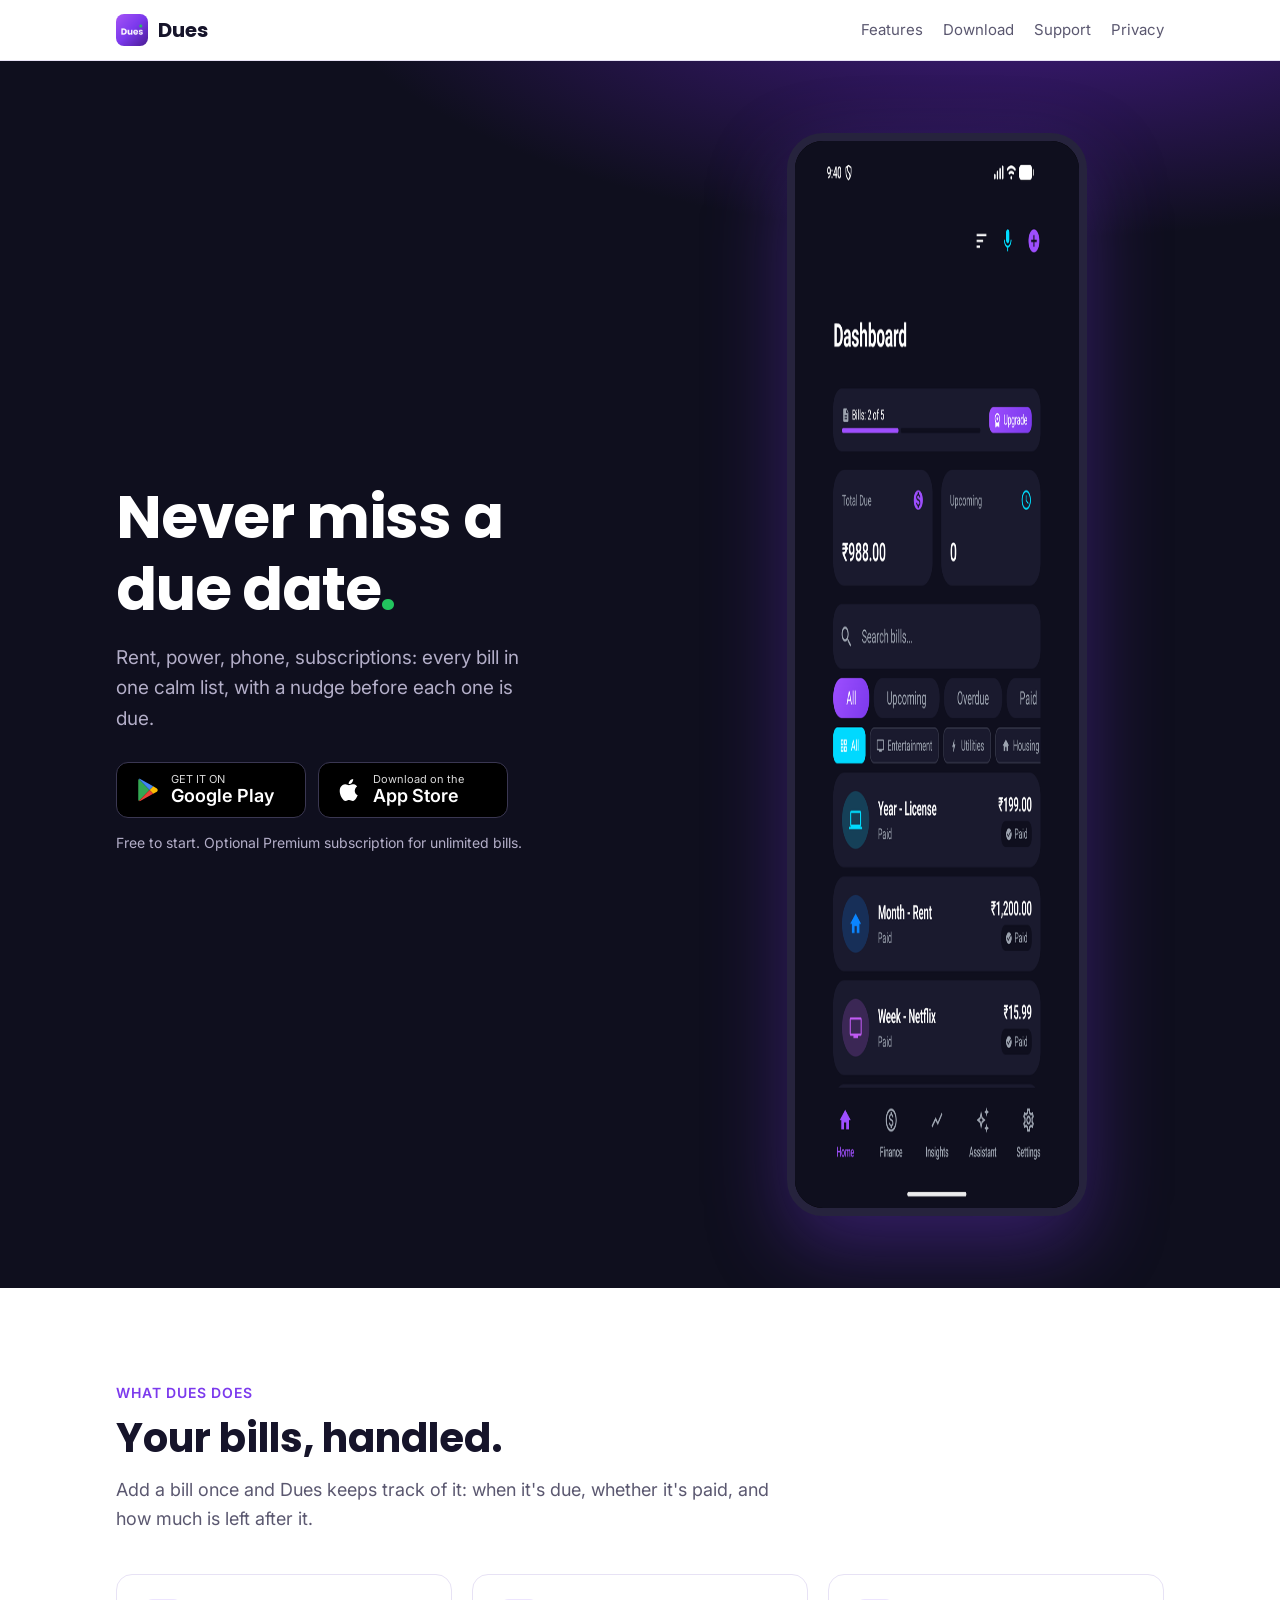
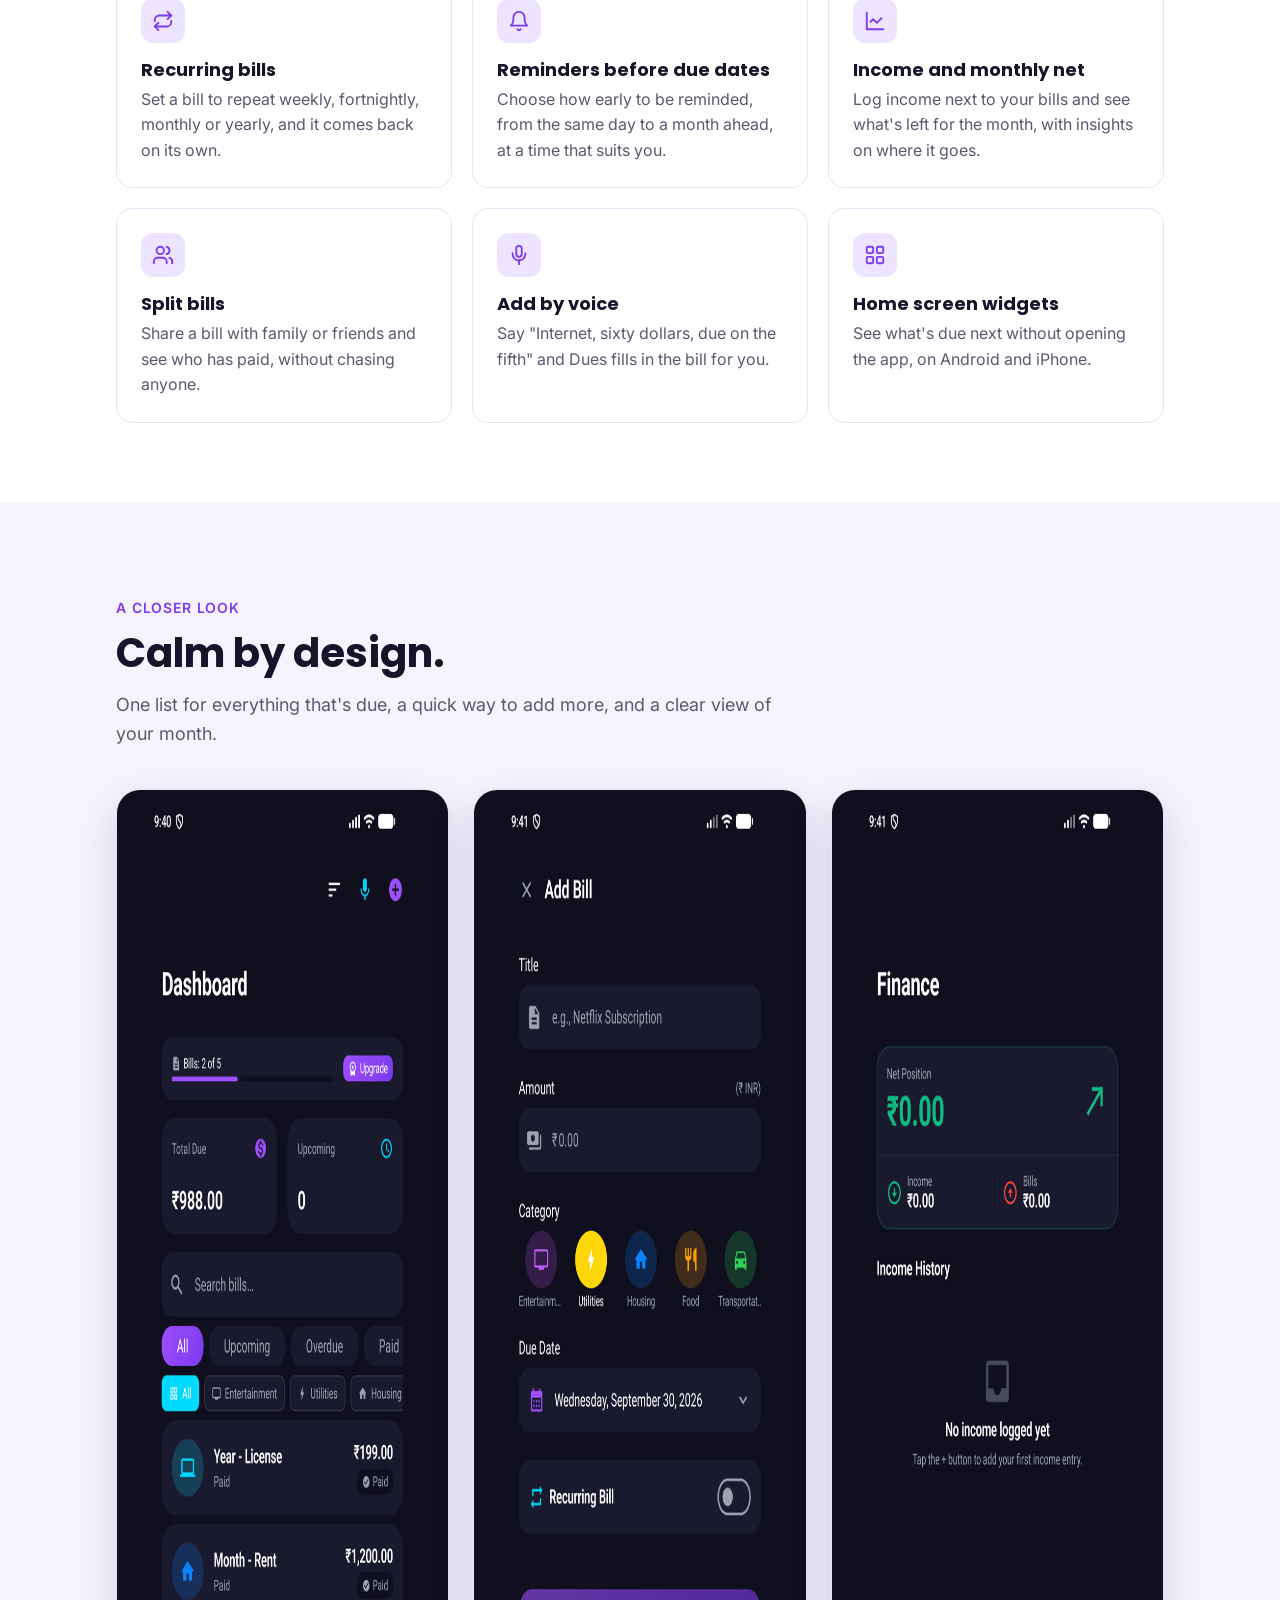
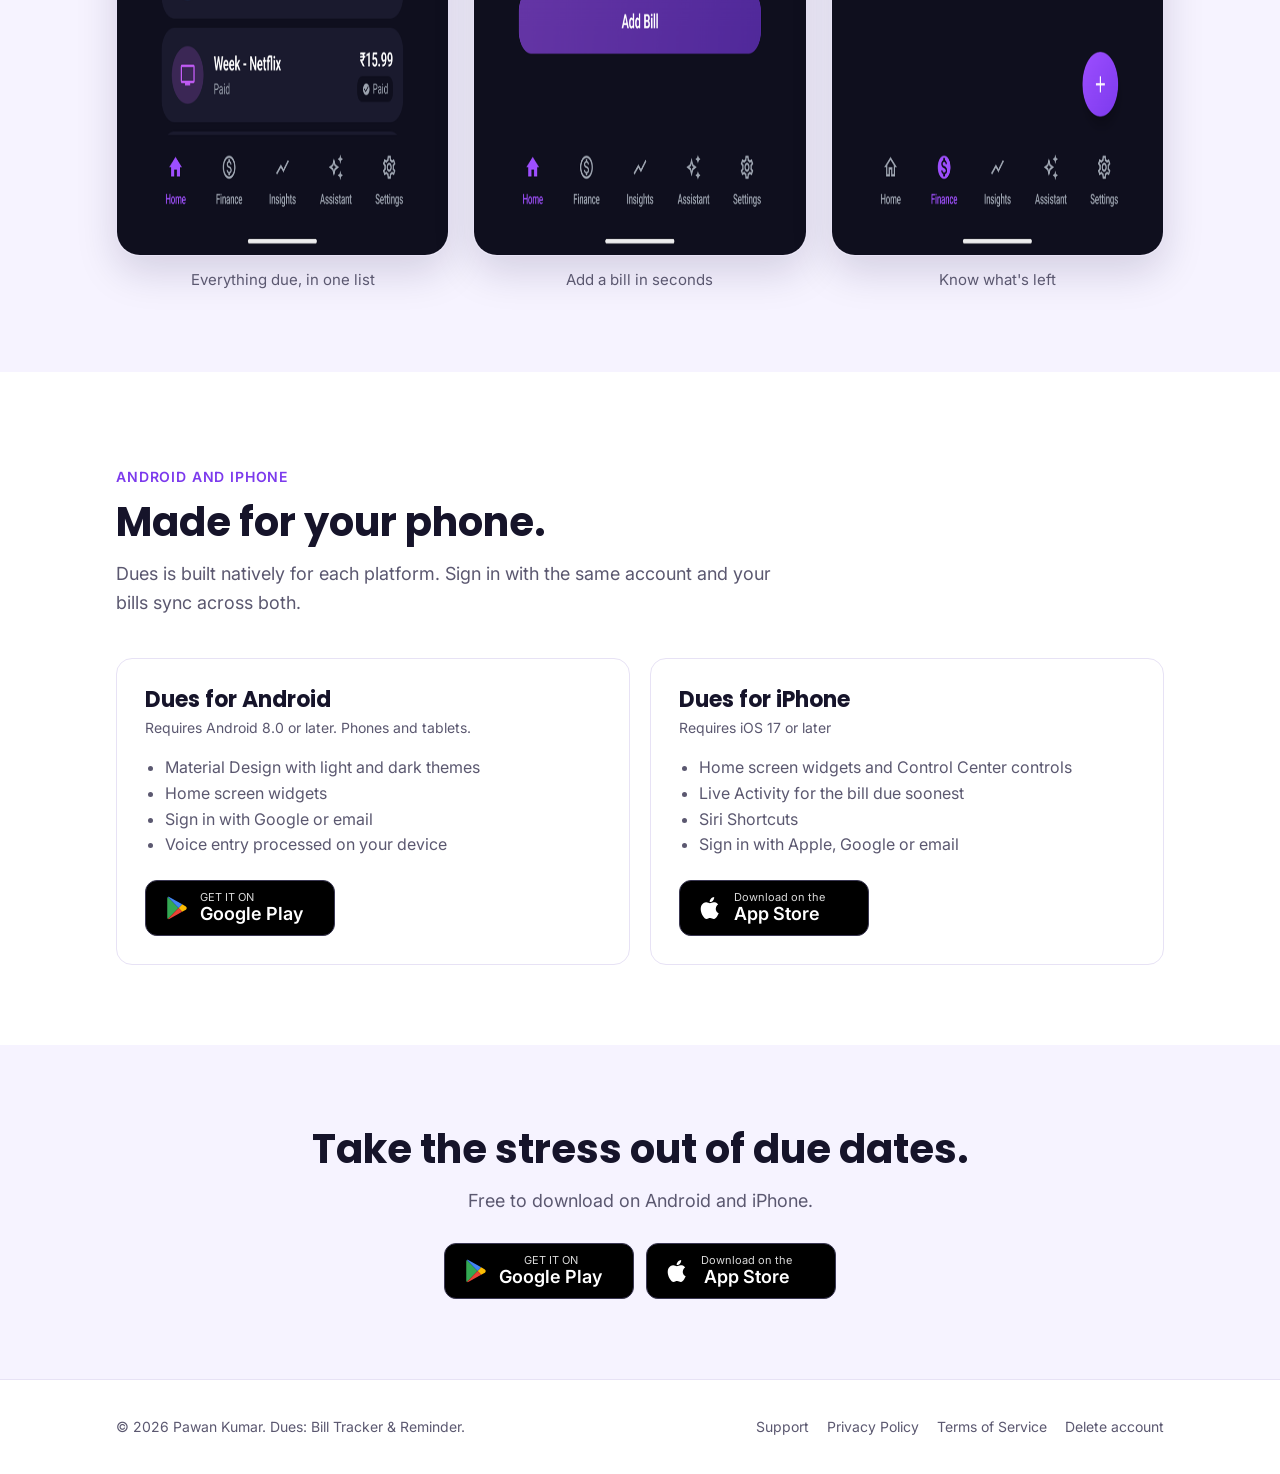
==== index.html @ 2e345c98 "Add Dues website: landing page, privacy, terms, support, account deletion One static site for both t" ====
<!doctype html>
<html lang="en">
<head>
<meta charset="utf-8">
<meta name="viewport" content="width=device-width, initial-scale=1">
<title>Dues: Bill Tracker &amp; Reminder</title>
<meta name="description" content="Dues keeps every bill in one calm list, reminds you before each due date, tracks your income and monthly net, and splits bills with family and friends. For Android and iPhone.">
<meta name="theme-color" content="#0f0f1e">
<meta property="og:type" content="website">
<meta property="og:title" content="Dues: Bill Tracker &amp; Reminder">
<meta property="og:description" content="Never miss a due date. Bill reminders, monthly net and shared bills, on Android and iPhone.">
<meta property="og:image" content="https://kisha1206.github.io/Dues-app/assets/og-image.png">
<meta name="twitter:card" content="summary_large_image">
<link rel="icon" type="image/png" href="assets/favicon.png">
<link rel="apple-touch-icon" href="assets/icon-180.png">
<link rel="preconnect" href="https://fonts.googleapis.com">
<link rel="preconnect" href="https://fonts.gstatic.com" crossorigin>
<link href="https://fonts.googleapis.com/css2?family=Inter:wght@400;500;600&family=Poppins:wght@600;700&display=swap" rel="stylesheet">
<link rel="stylesheet" href="assets/styles.css">
</head>
<body>
<a class="skip" href="#main">Skip to content</a>

<header class="site-header">
  <div class="wrap">
    <a class="brand" href="./"><img src="assets/icon-180.png" alt="">Dues</a>
    <nav class="nav" aria-label="Main">
      <a class="hide-sm" href="#features">Features</a>
      <a class="hide-sm" href="#download">Download</a>
      <a href="support/">Support</a>
      <a href="privacy/">Privacy</a>
    </nav>
  </div>
</header>

<main id="main">
  <section class="hero" style="padding:0">
    <div class="wrap">
      <div>
        <h1>Never miss a<br>due date<span class="dot">.</span></h1>
        <p class="lead">Rent, power, phone, subscriptions: every bill in one calm list, with a nudge before each one is due.</p>
        <div class="stores" id="download">
          <a class="store-btn" href="https://play.google.com/store/apps/details?id=com.xx.easybills" rel="noopener">
            <svg viewBox="0 0 24 24" aria-hidden="true"><path fill="#34A853" d="M3.6 1.8 13.4 12 3.6 22.2c-.4-.2-.6-.6-.6-1.1V2.9c0-.5.2-.9.6-1.1z"/><path fill="#FBBC04" d="m16.8 8.6 3.4 1.9c1 .6 1 2.4 0 3l-3.4 1.9L13.4 12z"/><path fill="#4285F4" d="M3.6 1.8c.3-.2.8-.2 1.2 0l12 6.8-3.4 3.4z"/><path fill="#EA4335" d="m13.4 12 3.4 3.4-12 6.8c-.4.2-.9.2-1.2 0z"/></svg>
            <span><small>GET IT ON</small><strong>Google Play</strong></span>
          </a>
          <a class="store-btn" href="https://apps.apple.com/app/id6744913777" rel="noopener">
            <svg viewBox="0 0 24 24" aria-hidden="true"><path fill="#fff" d="M16.4 12.6c0-2.6 2.1-3.8 2.2-3.9-1.2-1.8-3.1-2-3.7-2-1.6-.2-3.1.9-3.9.9-.8 0-2-.9-3.4-.9-1.7 0-3.3 1-4.2 2.6-1.8 3.1-.5 7.7 1.3 10.2.9 1.2 1.9 2.6 3.2 2.6 1.3-.1 1.8-.8 3.3-.8 1.6 0 2 .8 3.4.8 1.4 0 2.3-1.3 3.1-2.5 1-1.4 1.4-2.8 1.4-2.9 0 0-2.7-1-2.7-4.1zM13.9 5c.7-.9 1.2-2 1-3.2-1 0-2.3.7-3 1.6-.7.8-1.3 2-1.1 3.1 1.2.1 2.3-.6 3.1-1.5z"/></svg>
            <span><small>Download on the</small><strong>App Store</strong></span>
          </a>
        </div>
        <p class="note">Free to start. Optional Premium subscription for unlimited bills.</p>
      </div>
      <div class="phone"><img src="assets/screen-1-home.png" width="600" height="1067" alt="The Dues dashboard, showing total due, upcoming bills, and a list of bills marked paid"></div>
    </div>
  </section>

  <section id="features">
    <div class="wrap">
      <p class="eyebrow">What Dues does</p>
      <h2 class="section-title">Your bills, handled.</h2>
      <p class="section-lead">Add a bill once and Dues keeps track of it: when it's due, whether it's paid, and how much is left after it.</p>
      <div class="features">
        <div class="feature">
          <div class="icon"><svg viewBox="0 0 24 24" fill="none" stroke="currentColor" stroke-width="2" stroke-linecap="round" stroke-linejoin="round" aria-hidden="true"><path d="M17 2.1 21 6l-4 4"/><path d="M3 12.2V11a5 5 0 0 1 5-5h13"/><path d="m7 21.9-4-4 4-4"/><path d="M21 11.8V13a5 5 0 0 1-5 5H3"/></svg></div>
          <h3>Recurring bills</h3>
          <p>Set a bill to repeat weekly, fortnightly, monthly or yearly, and it comes back on its own.</p>
        </div>
        <div class="feature">
          <div class="icon"><svg viewBox="0 0 24 24" fill="none" stroke="currentColor" stroke-width="2" stroke-linecap="round" stroke-linejoin="round" aria-hidden="true"><path d="M6 8a6 6 0 0 1 12 0c0 7 3 9 3 9H3s3-2 3-9"/><path d="M10.3 21a1.9 1.9 0 0 0 3.4 0"/></svg></div>
          <h3>Reminders before due dates</h3>
          <p>Choose how early to be reminded, from the same day to a month ahead, at a time that suits you.</p>
        </div>
        <div class="feature">
          <div class="icon"><svg viewBox="0 0 24 24" fill="none" stroke="currentColor" stroke-width="2" stroke-linecap="round" stroke-linejoin="round" aria-hidden="true"><path d="M3 3v18h18"/><path d="m19 9-5 5-4-4-3 3"/></svg></div>
          <h3>Income and monthly net</h3>
          <p>Log income next to your bills and see what's left for the month, with insights on where it goes.</p>
        </div>
        <div class="feature">
          <div class="icon"><svg viewBox="0 0 24 24" fill="none" stroke="currentColor" stroke-width="2" stroke-linecap="round" stroke-linejoin="round" aria-hidden="true"><path d="M16 21v-2a4 4 0 0 0-4-4H6a4 4 0 0 0-4 4v2"/><circle cx="9" cy="7" r="4"/><path d="M22 21v-2a4 4 0 0 0-3-3.9"/><path d="M16 3.1a4 4 0 0 1 0 7.8"/></svg></div>
          <h3>Split bills</h3>
          <p>Share a bill with family or friends and see who has paid, without chasing anyone.</p>
        </div>
        <div class="feature">
          <div class="icon"><svg viewBox="0 0 24 24" fill="none" stroke="currentColor" stroke-width="2" stroke-linecap="round" stroke-linejoin="round" aria-hidden="true"><rect x="9" y="2" width="6" height="12" rx="3"/><path d="M19 10v1a7 7 0 0 1-14 0v-1"/><path d="M12 18v4"/></svg></div>
          <h3>Add by voice</h3>
          <p>Say "Internet, sixty dollars, due on the fifth" and Dues fills in the bill for you.</p>
        </div>
        <div class="feature">
          <div class="icon"><svg viewBox="0 0 24 24" fill="none" stroke="currentColor" stroke-width="2" stroke-linecap="round" stroke-linejoin="round" aria-hidden="true"><rect x="3" y="3" width="7" height="7" rx="1.5"/><rect x="14" y="3" width="7" height="7" rx="1.5"/><rect x="3" y="14" width="7" height="7" rx="1.5"/><rect x="14" y="14" width="7" height="7" rx="1.5"/></svg></div>
          <h3>Home screen widgets</h3>
          <p>See what's due next without opening the app, on Android and iPhone.</p>
        </div>
      </div>
    </div>
  </section>

  <section class="alt" aria-labelledby="shots-title">
    <div class="wrap">
      <p class="eyebrow">A closer look</p>
      <h2 class="section-title" id="shots-title">Calm by design.</h2>
      <p class="section-lead">One list for everything that's due, a quick way to add more, and a clear view of your month.</p>
      <div class="shots">
        <figure><img src="assets/screen-1-home.png" width="600" height="1067" loading="lazy" alt="Dashboard with totals, filters and bill list"><figcaption>Everything due, in one list</figcaption></figure>
        <figure><img src="assets/screen-2-add.png" width="600" height="1067" loading="lazy" alt="Add bill screen with amount, category, due date and repeat options"><figcaption>Add a bill in seconds</figcaption></figure>
        <figure><img src="assets/screen-3-finance.png" width="600" height="1067" loading="lazy" alt="Finance screen with income, bills and monthly net"><figcaption>Know what's left</figcaption></figure>
      </div>
    </div>
  </section>

  <section aria-labelledby="platforms-title">
    <div class="wrap">
      <p class="eyebrow">Android and iPhone</p>
      <h2 class="section-title" id="platforms-title">Made for your phone.</h2>
      <p class="section-lead">Dues is built natively for each platform. Sign in with the same account and your bills sync across both.</p>
      <div class="platforms">
        <div class="platform">
          <h3>Dues for Android</h3>
          <p class="req">Requires Android 8.0 or later. Phones and tablets.</p>
          <ul>
            <li>Material Design with light and dark themes</li>
            <li>Home screen widgets</li>
            <li>Sign in with Google or email</li>
            <li>Voice entry processed on your device</li>
          </ul>
          <a class="store-btn" href="https://play.google.com/store/apps/details?id=com.xx.easybills" rel="noopener">
            <svg viewBox="0 0 24 24" aria-hidden="true"><path fill="#34A853" d="M3.6 1.8 13.4 12 3.6 22.2c-.4-.2-.6-.6-.6-1.1V2.9c0-.5.2-.9.6-1.1z"/><path fill="#FBBC04" d="m16.8 8.6 3.4 1.9c1 .6 1 2.4 0 3l-3.4 1.9L13.4 12z"/><path fill="#4285F4" d="M3.6 1.8c.3-.2.8-.2 1.2 0l12 6.8-3.4 3.4z"/><path fill="#EA4335" d="m13.4 12 3.4 3.4-12 6.8c-.4.2-.9.2-1.2 0z"/></svg>
            <span><small>GET IT ON</small><strong>Google Play</strong></span>
          </a>
        </div>
        <div class="platform">
          <h3>Dues for iPhone</h3>
          <p class="req">Requires iOS 17 or later</p>
          <ul>
            <li>Home screen widgets and Control Center controls</li>
            <li>Live Activity for the bill due soonest</li>
            <li>Siri Shortcuts</li>
            <li>Sign in with Apple, Google or email</li>
          </ul>
          <a class="store-btn" href="https://apps.apple.com/app/id6744913777" rel="noopener">
            <svg viewBox="0 0 24 24" aria-hidden="true"><path fill="#fff" d="M16.4 12.6c0-2.6 2.1-3.8 2.2-3.9-1.2-1.8-3.1-2-3.7-2-1.6-.2-3.1.9-3.9.9-.8 0-2-.9-3.4-.9-1.7 0-3.3 1-4.2 2.6-1.8 3.1-.5 7.7 1.3 10.2.9 1.2 1.9 2.6 3.2 2.6 1.3-.1 1.8-.8 3.3-.8 1.6 0 2 .8 3.4.8 1.4 0 2.3-1.3 3.1-2.5 1-1.4 1.4-2.8 1.4-2.9 0 0-2.7-1-2.7-4.1zM13.9 5c.7-.9 1.2-2 1-3.2-1 0-2.3.7-3 1.6-.7.8-1.3 2-1.1 3.1 1.2.1 2.3-.6 3.1-1.5z"/></svg>
            <span><small>Download on the</small><strong>App Store</strong></span>
          </a>
        </div>
      </div>
    </div>
  </section>

  <section class="alt cta">
    <div class="wrap">
      <h2 class="section-title">Take the stress out of due dates.</h2>
      <p class="section-lead" style="margin:0 auto">Free to download on Android and iPhone.</p>
      <div class="stores">
        <a class="store-btn" href="https://play.google.com/store/apps/details?id=com.xx.easybills" rel="noopener">
          <svg viewBox="0 0 24 24" aria-hidden="true"><path fill="#34A853" d="M3.6 1.8 13.4 12 3.6 22.2c-.4-.2-.6-.6-.6-1.1V2.9c0-.5.2-.9.6-1.1z"/><path fill="#FBBC04" d="m16.8 8.6 3.4 1.9c1 .6 1 2.4 0 3l-3.4 1.9L13.4 12z"/><path fill="#4285F4" d="M3.6 1.8c.3-.2.8-.2 1.2 0l12 6.8-3.4 3.4z"/><path fill="#EA4335" d="m13.4 12 3.4 3.4-12 6.8c-.4.2-.9.2-1.2 0z"/></svg>
          <span><small>GET IT ON</small><strong>Google Play</strong></span>
        </a>
        <a class="store-btn" href="https://apps.apple.com/app/id6744913777" rel="noopener">
          <svg viewBox="0 0 24 24" aria-hidden="true"><path fill="#fff" d="M16.4 12.6c0-2.6 2.1-3.8 2.2-3.9-1.2-1.8-3.1-2-3.7-2-1.6-.2-3.1.9-3.9.9-.8 0-2-.9-3.4-.9-1.7 0-3.3 1-4.2 2.6-1.8 3.1-.5 7.7 1.3 10.2.9 1.2 1.9 2.6 3.2 2.6 1.3-.1 1.8-.8 3.3-.8 1.6 0 2 .8 3.4.8 1.4 0 2.3-1.3 3.1-2.5 1-1.4 1.4-2.8 1.4-2.9 0 0-2.7-1-2.7-4.1zM13.9 5c.7-.9 1.2-2 1-3.2-1 0-2.3.7-3 1.6-.7.8-1.3 2-1.1 3.1 1.2.1 2.3-.6 3.1-1.5z"/></svg>
          <span><small>Download on the</small><strong>App Store</strong></span>
        </a>
      </div>
    </div>
  </section>
</main>

<footer class="site-footer">
  <div class="wrap">
    <span>© 2026 Pawan Kumar. Dues: Bill Tracker &amp; Reminder.</span>
    <nav aria-label="Footer">
      <a href="support/">Support</a>
      <a href="privacy/">Privacy Policy</a>
      <a href="terms/">Terms of Service</a>
      <a href="delete-account/">Delete account</a>
    </nav>
  </div>
</footer>
</body>
</html>
---- assets/styles.css ----
/* Dues website — shared styles. Colours follow the app's AppTheme. */
:root {
  --bg: #ffffff;
  --bg-soft: #f6f3ff;
  --card: #ffffff;
  --border: #e7e2f5;
  --fg: #16142a;
  --muted: #5b5870;
  --accent: #7c3aed;
  --accent-strong: #6d28d9;
  --accent-soft: #ede5ff;
  --green: #22c55e;
  --hero-bg: #0f0f1e;
  --hero-card: #1a1a2e;
  --hero-fg: #ffffff;
  --hero-muted: #b3aec8;
  --radius: 16px;
  --max: 1080px;
  color-scheme: light;
}
@media (prefers-color-scheme: dark) {
  :root {
    --bg: #0f0f1e;
    --bg-soft: #15142a;
    --card: #1a1a2e;
    --border: #2a2745;
    --fg: #f1eefc;
    --muted: #b3aec8;
    --accent: #b388ff;
    --accent-strong: #9d4eff;
    --accent-soft: #261f45;
    color-scheme: dark;
  }
}

* { box-sizing: border-box; }
html { -webkit-text-size-adjust: 100%; }
body {
  margin: 0;
  background: var(--bg);
  color: var(--fg);
  font: 16px/1.6 "Inter", -apple-system, BlinkMacSystemFont, "Segoe UI", Roboto, sans-serif;
}
img { max-width: 100%; display: block; }
a { color: var(--accent); }
a:hover { color: var(--accent-strong); }
h1, h2, h3 { font-family: "Poppins", "Inter", sans-serif; line-height: 1.2; margin: 0; }
.wrap { max-width: var(--max); margin: 0 auto; padding: 0 16px; }
.skip { position: absolute; left: -9999px; }
.skip:focus { left: 16px; top: 16px; background: var(--card); padding: 8px 12px; z-index: 10; }

/* ── Header ─────────────────────────────────────────────── */
.site-header { position: sticky; top: 0; z-index: 5; background: color-mix(in srgb, var(--bg) 88%, transparent); backdrop-filter: blur(10px); border-bottom: 1px solid var(--border); }
.site-header .wrap { display: flex; align-items: center; justify-content: space-between; height: 60px; gap: 12px; }
.brand { display: flex; align-items: center; gap: 10px; text-decoration: none; color: var(--fg); font: 700 20px "Poppins", sans-serif; }
.brand img { width: 32px; height: 32px; border-radius: 8px; }
.nav { display: flex; gap: 20px; font-size: 15px; }
.nav a { color: var(--muted); text-decoration: none; }
.nav a:hover, .nav a[aria-current="page"] { color: var(--fg); }
@media (max-width: 560px) { .nav .hide-sm { display: none; } .nav { gap: 14px; } }

/* ── Hero ───────────────────────────────────────────────── */
.hero { background: radial-gradient(1200px 500px at 80% -10%, #4c1d95 0%, transparent 60%), var(--hero-bg); color: var(--hero-fg); overflow: hidden; }
.hero .wrap { display: grid; grid-template-columns: 1.1fr 0.9fr; gap: 40px; align-items: center; padding-top: 72px; padding-bottom: 72px; }
.hero h1 { font-size: clamp(36px, 6vw, 60px); letter-spacing: -0.02em; }
.hero h1 .dot { color: var(--green); }
.hero p.lead { color: var(--hero-muted); font-size: 19px; max-width: 34ch; margin: 18px 0 28px; }
.hero .phone { justify-self: center; width: min(300px, 80vw); border-radius: 36px; border: 8px solid #26233d; box-shadow: 0 30px 80px rgba(124, 58, 237, 0.35); overflow: hidden; background: #000; }
.hero .note { color: var(--hero-muted); font-size: 14px; margin-top: 14px; }
@media (max-width: 820px) {
  .hero .wrap { grid-template-columns: 1fr; text-align: center; padding-top: 48px; padding-bottom: 56px; }
  .hero p.lead { margin-left: auto; margin-right: auto; }
  .stores { justify-content: center; }
}

/* ── Store buttons ──────────────────────────────────────── */
.stores { display: flex; flex-wrap: wrap; gap: 12px; }
.store-btn { display: inline-flex; align-items: center; gap: 10px; min-width: 190px; padding: 10px 18px; border-radius: 12px; background: #000; color: #fff; text-decoration: none; border: 1px solid #3a3752; transition: transform .15s ease, border-color .15s ease; }
.store-btn:hover { color: #fff; transform: translateY(-2px); border-color: #7c7899; }
.store-btn svg { width: 26px; height: 26px; flex: none; }
.store-btn small { display: block; font-size: 11px; line-height: 1.1; opacity: .85; }
.store-btn strong { display: block; font-size: 18px; line-height: 1.2; font-weight: 600; }

/* ── Sections ───────────────────────────────────────────── */
section { padding: 80px 0; }
section.alt { background: var(--bg-soft); }
.eyebrow { color: var(--accent); font-weight: 600; font-size: 14px; letter-spacing: .06em; text-transform: uppercase; margin-bottom: 10px; }
.section-title { font-size: clamp(28px, 4vw, 40px); margin-bottom: 14px; }
.section-lead { color: var(--muted); max-width: 60ch; margin: 0 0 40px; font-size: 18px; }

.features { display: grid; grid-template-columns: repeat(3, 1fr); gap: 20px; }
@media (max-width: 900px) { .features { grid-template-columns: repeat(2, 1fr); } }
@media (max-width: 560px) { .features { grid-template-columns: 1fr; } }
.feature { background: var(--card); border: 1px solid var(--border); border-radius: var(--radius); padding: 24px; }
.feature .icon { width: 44px; height: 44px; border-radius: 12px; display: grid; place-items: center; background: var(--accent-soft); color: var(--accent); margin-bottom: 16px; }
.feature .icon svg { width: 22px; height: 22px; }
.feature h3 { font-size: 18px; margin-bottom: 6px; }
.feature p { color: var(--muted); margin: 0; }

.shots { display: grid; grid-template-columns: repeat(3, 1fr); gap: 24px; }
.shots figure { margin: 0; }
.shots img { border-radius: 24px; border: 1px solid var(--border); box-shadow: 0 16px 40px rgba(20, 10, 60, 0.15); }
.shots figcaption { text-align: center; color: var(--muted); font-size: 15px; margin-top: 12px; }
@media (max-width: 720px) {
  .shots { grid-template-columns: repeat(3, 72%); overflow-x: auto; scroll-snap-type: x mandatory; padding-bottom: 12px; }
  .shots figure { scroll-snap-align: center; }
}

.platforms { display: grid; grid-template-columns: 1fr 1fr; gap: 20px; }
@media (max-width: 720px) { .platforms { grid-template-columns: 1fr; } }
.platform { background: var(--card); border: 1px solid var(--border); border-radius: var(--radius); padding: 28px; }
.platform h3 { font-size: 22px; margin-bottom: 4px; }
.platform .req { color: var(--muted); font-size: 14px; margin: 0 0 16px; }
.platform ul { margin: 0 0 22px; padding-left: 20px; color: var(--muted); }

.cta { text-align: center; }
.cta .stores { justify-content: center; margin-top: 28px; }

/* ── Document pages (privacy, terms, support) ──────────── */
.doc { max-width: 760px; margin: 0 auto; padding: 48px 16px 80px; }
.doc h1 { font-size: clamp(30px, 5vw, 40px); margin-bottom: 8px; }
.doc .meta { color: var(--muted); margin: 0 0 32px; }
.doc h2 { font-size: 22px; margin: 40px 0 10px; }
.doc h3 { font-size: 17px; margin: 24px 0 6px; }
.doc p, .doc li { color: var(--fg); }
.doc ul, .doc ol { padding-left: 22px; }
.doc li + li { margin-top: 4px; }
.card { background: var(--bg-soft); border: 1px solid var(--border); border-radius: 12px; padding: 16px 20px; }
.muted { color: var(--muted); }
.toc { background: var(--bg-soft); border: 1px solid var(--border); border-radius: 12px; padding: 16px 20px; margin-bottom: 8px; }
.toc ol { margin: 6px 0 0; }
table { width: 100%; border-collapse: collapse; margin: 12px 0; font-size: 15px; }
th, td { text-align: left; vertical-align: top; padding: 10px 12px; border-bottom: 1px solid var(--border); }
th { font-weight: 600; }
.table-scroll { overflow-x: auto; }

details { background: var(--card); border: 1px solid var(--border); border-radius: 12px; padding: 14px 18px; margin-bottom: 10px; }
details summary { cursor: pointer; font-weight: 600; }
details[open] summary { margin-bottom: 8px; }
.btn { display: inline-block; background: var(--accent-strong); color: #fff; text-decoration: none; padding: 12px 20px; border-radius: 10px; font-weight: 600; }
.btn:hover { color: #fff; background: var(--accent); }

/* ── Footer ─────────────────────────────────────────────── */
.site-footer { border-top: 1px solid var(--border); padding: 36px 0; color: var(--muted); font-size: 14px; }
.site-footer .wrap { display: flex; flex-wrap: wrap; justify-content: space-between; gap: 16px; }
.site-footer nav { display: flex; flex-wrap: wrap; gap: 18px; }
.site-footer a { color: var(--muted); text-decoration: none; }
.site-footer a:hover { color: var(--fg); }
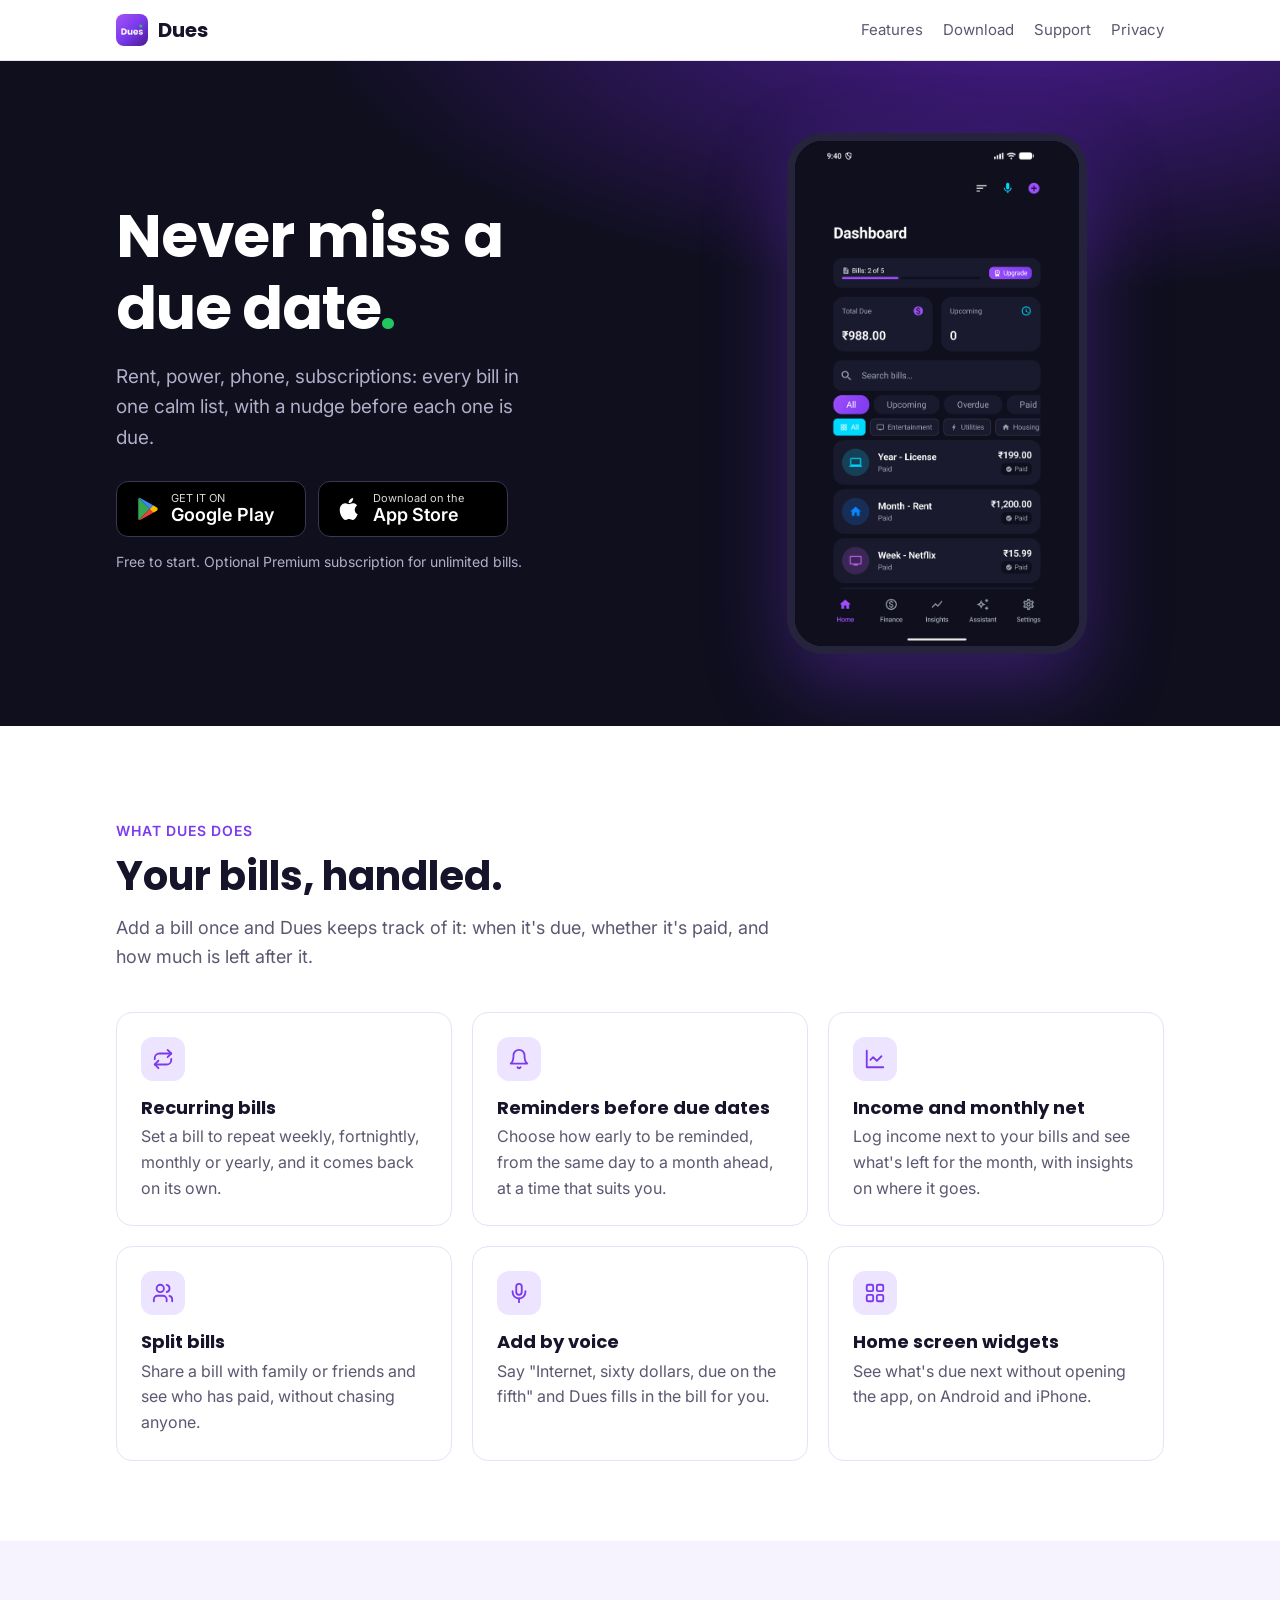
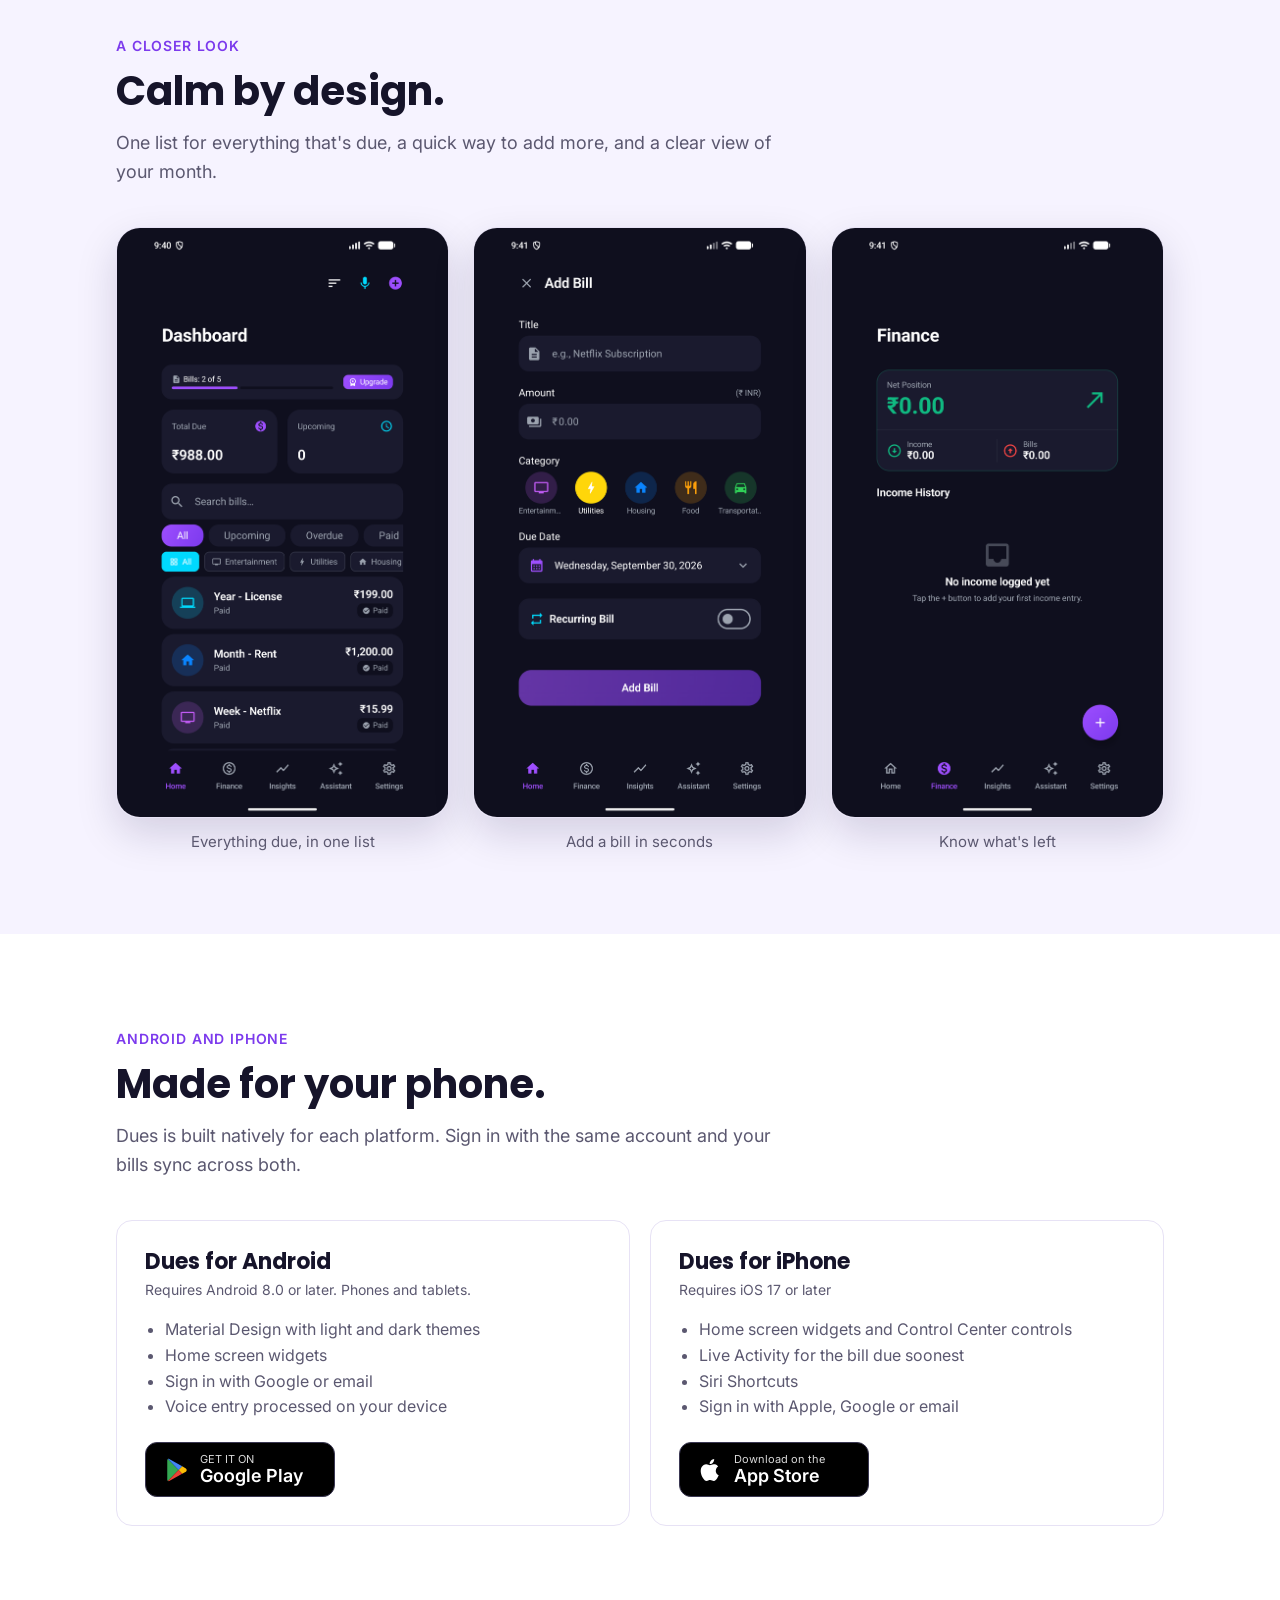
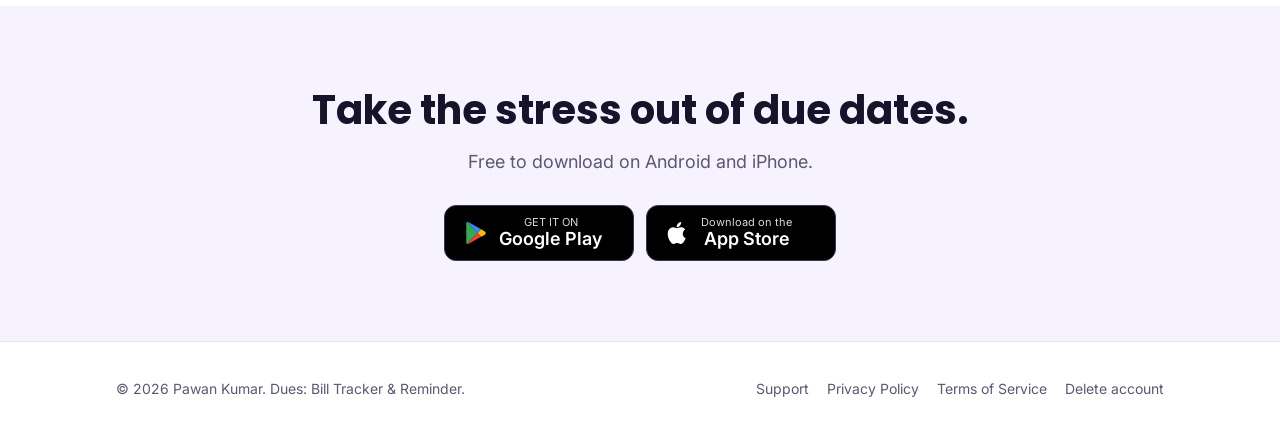
==== commit db6e38e8: "Fix stretched screenshots The images carried a fixed height attribute while CSS shrank only their wi" ====
--- a/index.html
+++ b/index.html
@@ -44,14 +44,14 @@
             <svg viewBox="0 0 24 24" aria-hidden="true"><path fill="#34A853" d="M3.6 1.8 13.4 12 3.6 22.2c-.4-.2-.6-.6-.6-1.1V2.9c0-.5.2-.9.6-1.1z"/><path fill="#FBBC04" d="m16.8 8.6 3.4 1.9c1 .6 1 2.4 0 3l-3.4 1.9L13.4 12z"/><path fill="#4285F4" d="M3.6 1.8c.3-.2.8-.2 1.2 0l12 6.8-3.4 3.4z"/><path fill="#EA4335" d="m13.4 12 3.4 3.4-12 6.8c-.4.2-.9.2-1.2 0z"/></svg>
             <span><small>GET IT ON</small><strong>Google Play</strong></span>
           </a>
-          <a class="store-btn" href="https://apps.apple.com/app/id6744913777" rel="noopener">
+          <a class="store-btn" href="https://apps.apple.com/app/id6761047973" rel="noopener">
             <svg viewBox="0 0 24 24" aria-hidden="true"><path fill="#fff" d="M16.4 12.6c0-2.6 2.1-3.8 2.2-3.9-1.2-1.8-3.1-2-3.7-2-1.6-.2-3.1.9-3.9.9-.8 0-2-.9-3.4-.9-1.7 0-3.3 1-4.2 2.6-1.8 3.1-.5 7.7 1.3 10.2.9 1.2 1.9 2.6 3.2 2.6 1.3-.1 1.8-.8 3.3-.8 1.6 0 2 .8 3.4.8 1.4 0 2.3-1.3 3.1-2.5 1-1.4 1.4-2.8 1.4-2.9 0 0-2.7-1-2.7-4.1zM13.9 5c.7-.9 1.2-2 1-3.2-1 0-2.3.7-3 1.6-.7.8-1.3 2-1.1 3.1 1.2.1 2.3-.6 3.1-1.5z"/></svg>
             <span><small>Download on the</small><strong>App Store</strong></span>
           </a>
         </div>
         <p class="note">Free to start. Optional Premium subscription for unlimited bills.</p>
       </div>
-      <div class="phone"><img src="assets/screen-1-home.png" width="600" height="1067" alt="The Dues dashboard, showing total due, upcoming bills, and a list of bills marked paid"></div>
+      <div class="phone"><img src="assets/screen-1-home.png" width="675" height="1200" alt="The Dues dashboard, showing total due, upcoming bills, and a list of bills marked paid"></div>
     </div>
   </section>
 
@@ -101,9 +101,9 @@
       <h2 class="section-title" id="shots-title">Calm by design.</h2>
       <p class="section-lead">One list for everything that's due, a quick way to add more, and a clear view of your month.</p>
       <div class="shots">
-        <figure><img src="assets/screen-1-home.png" width="600" height="1067" loading="lazy" alt="Dashboard with totals, filters and bill list"><figcaption>Everything due, in one list</figcaption></figure>
-        <figure><img src="assets/screen-2-add.png" width="600" height="1067" loading="lazy" alt="Add bill screen with amount, category, due date and repeat options"><figcaption>Add a bill in seconds</figcaption></figure>
-        <figure><img src="assets/screen-3-finance.png" width="600" height="1067" loading="lazy" alt="Finance screen with income, bills and monthly net"><figcaption>Know what's left</figcaption></figure>
+        <figure><img src="assets/screen-1-home.png" width="675" height="1200" loading="lazy" alt="Dashboard with totals, filters and bill list"><figcaption>Everything due, in one list</figcaption></figure>
+        <figure><img src="assets/screen-2-add.png" width="675" height="1200" loading="lazy" alt="Add bill screen with amount, category, due date and repeat options"><figcaption>Add a bill in seconds</figcaption></figure>
+        <figure><img src="assets/screen-3-finance.png" width="675" height="1200" loading="lazy" alt="Finance screen with income, bills and monthly net"><figcaption>Know what's left</figcaption></figure>
       </div>
     </div>
   </section>
@@ -137,7 +137,7 @@
             <li>Siri Shortcuts</li>
             <li>Sign in with Apple, Google or email</li>
           </ul>
-          <a class="store-btn" href="https://apps.apple.com/app/id6744913777" rel="noopener">
+          <a class="store-btn" href="https://apps.apple.com/app/id6761047973" rel="noopener">
             <svg viewBox="0 0 24 24" aria-hidden="true"><path fill="#fff" d="M16.4 12.6c0-2.6 2.1-3.8 2.2-3.9-1.2-1.8-3.1-2-3.7-2-1.6-.2-3.1.9-3.9.9-.8 0-2-.9-3.4-.9-1.7 0-3.3 1-4.2 2.6-1.8 3.1-.5 7.7 1.3 10.2.9 1.2 1.9 2.6 3.2 2.6 1.3-.1 1.8-.8 3.3-.8 1.6 0 2 .8 3.4.8 1.4 0 2.3-1.3 3.1-2.5 1-1.4 1.4-2.8 1.4-2.9 0 0-2.7-1-2.7-4.1zM13.9 5c.7-.9 1.2-2 1-3.2-1 0-2.3.7-3 1.6-.7.8-1.3 2-1.1 3.1 1.2.1 2.3-.6 3.1-1.5z"/></svg>
             <span><small>Download on the</small><strong>App Store</strong></span>
           </a>
@@ -155,7 +155,7 @@
           <svg viewBox="0 0 24 24" aria-hidden="true"><path fill="#34A853" d="M3.6 1.8 13.4 12 3.6 22.2c-.4-.2-.6-.6-.6-1.1V2.9c0-.5.2-.9.6-1.1z"/><path fill="#FBBC04" d="m16.8 8.6 3.4 1.9c1 .6 1 2.4 0 3l-3.4 1.9L13.4 12z"/><path fill="#4285F4" d="M3.6 1.8c.3-.2.8-.2 1.2 0l12 6.8-3.4 3.4z"/><path fill="#EA4335" d="m13.4 12 3.4 3.4-12 6.8c-.4.2-.9.2-1.2 0z"/></svg>
           <span><small>GET IT ON</small><strong>Google Play</strong></span>
         </a>
-        <a class="store-btn" href="https://apps.apple.com/app/id6744913777" rel="noopener">
+        <a class="store-btn" href="https://apps.apple.com/app/id6761047973" rel="noopener">
           <svg viewBox="0 0 24 24" aria-hidden="true"><path fill="#fff" d="M16.4 12.6c0-2.6 2.1-3.8 2.2-3.9-1.2-1.8-3.1-2-3.7-2-1.6-.2-3.1.9-3.9.9-.8 0-2-.9-3.4-.9-1.7 0-3.3 1-4.2 2.6-1.8 3.1-.5 7.7 1.3 10.2.9 1.2 1.9 2.6 3.2 2.6 1.3-.1 1.8-.8 3.3-.8 1.6 0 2 .8 3.4.8 1.4 0 2.3-1.3 3.1-2.5 1-1.4 1.4-2.8 1.4-2.9 0 0-2.7-1-2.7-4.1zM13.9 5c.7-.9 1.2-2 1-3.2-1 0-2.3.7-3 1.6-.7.8-1.3 2-1.1 3.1 1.2.1 2.3-.6 3.1-1.5z"/></svg>
           <span><small>Download on the</small><strong>App Store</strong></span>
         </a>
--- a/assets/styles.css
+++ b/assets/styles.css
@@ -41,7 +41,7 @@
   color: var(--fg);
   font: 16px/1.6 "Inter", -apple-system, BlinkMacSystemFont, "Segoe UI", Roboto, sans-serif;
 }
-img { max-width: 100%; display: block; }
+img { max-width: 100%; height: auto; display: block; }
 a { color: var(--accent); }
 a:hover { color: var(--accent-strong); }
 h1, h2, h3 { font-family: "Poppins", "Inter", sans-serif; line-height: 1.2; margin: 0; }
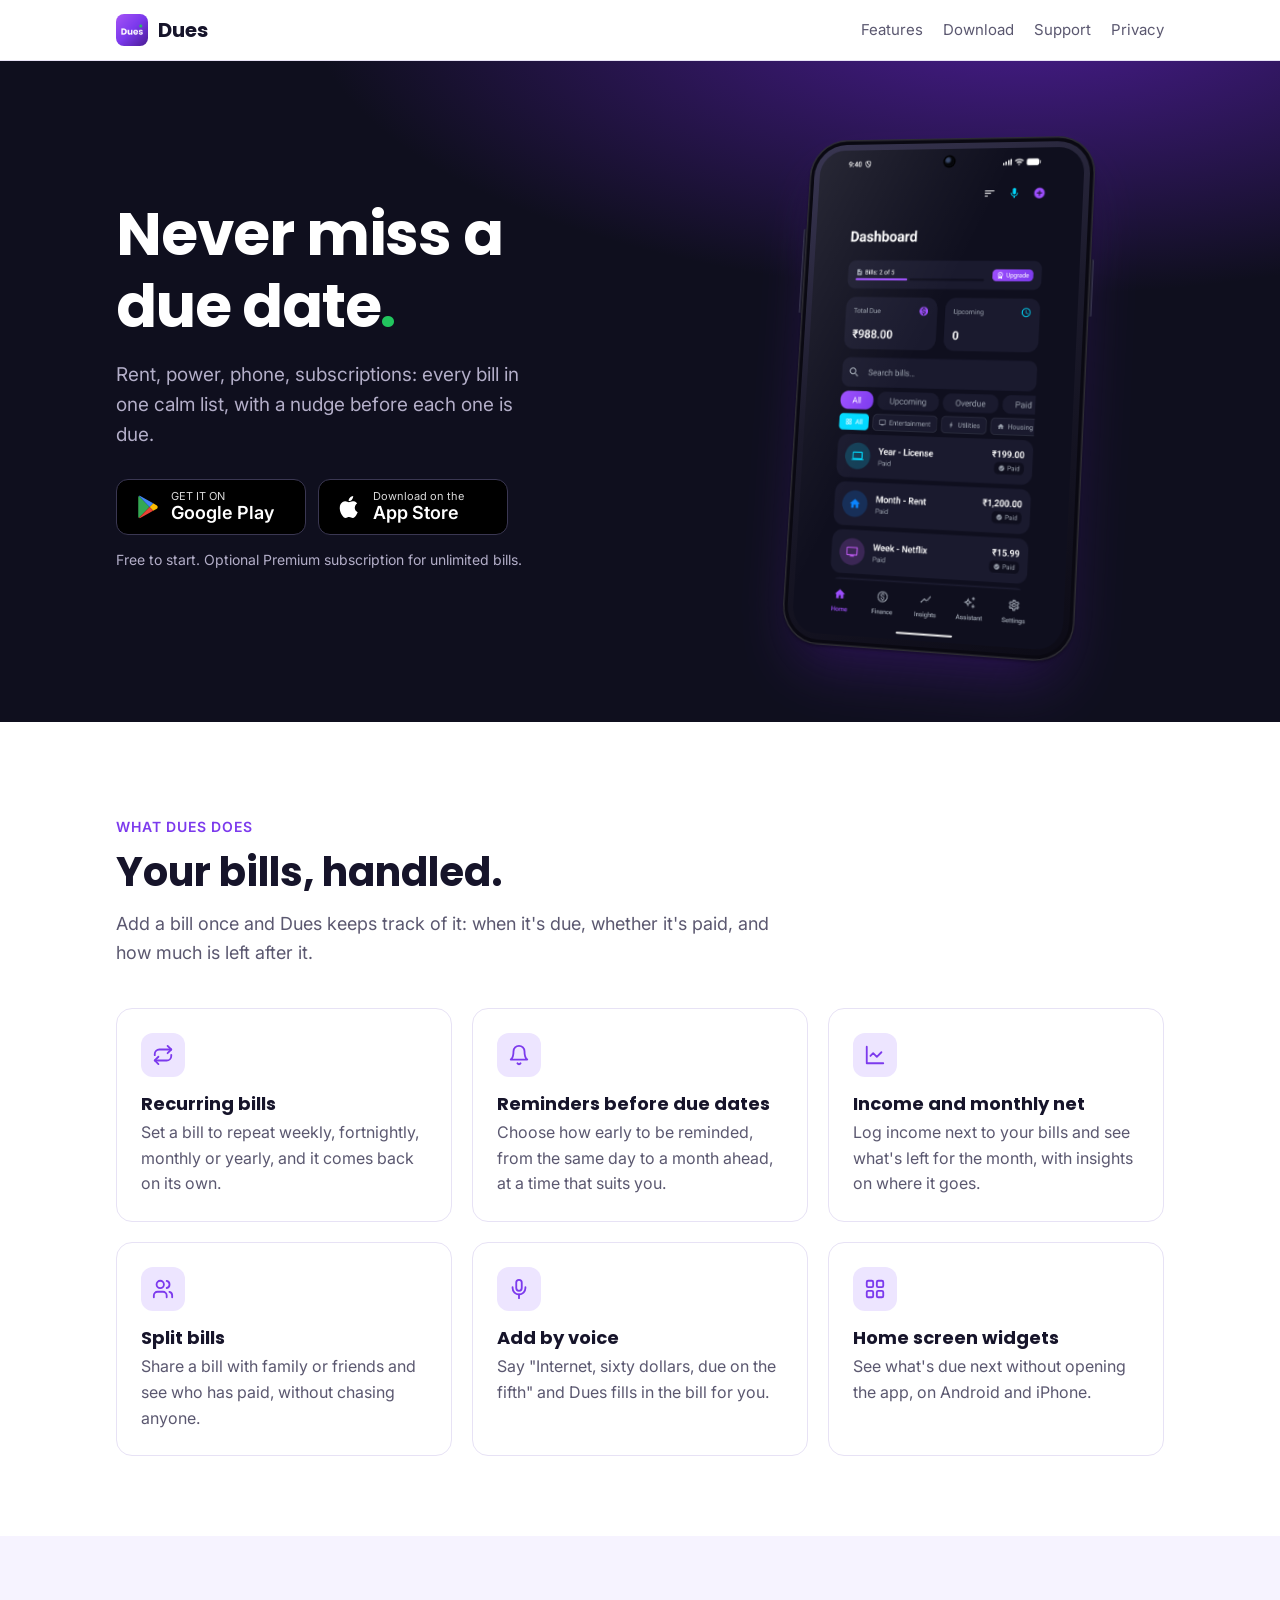
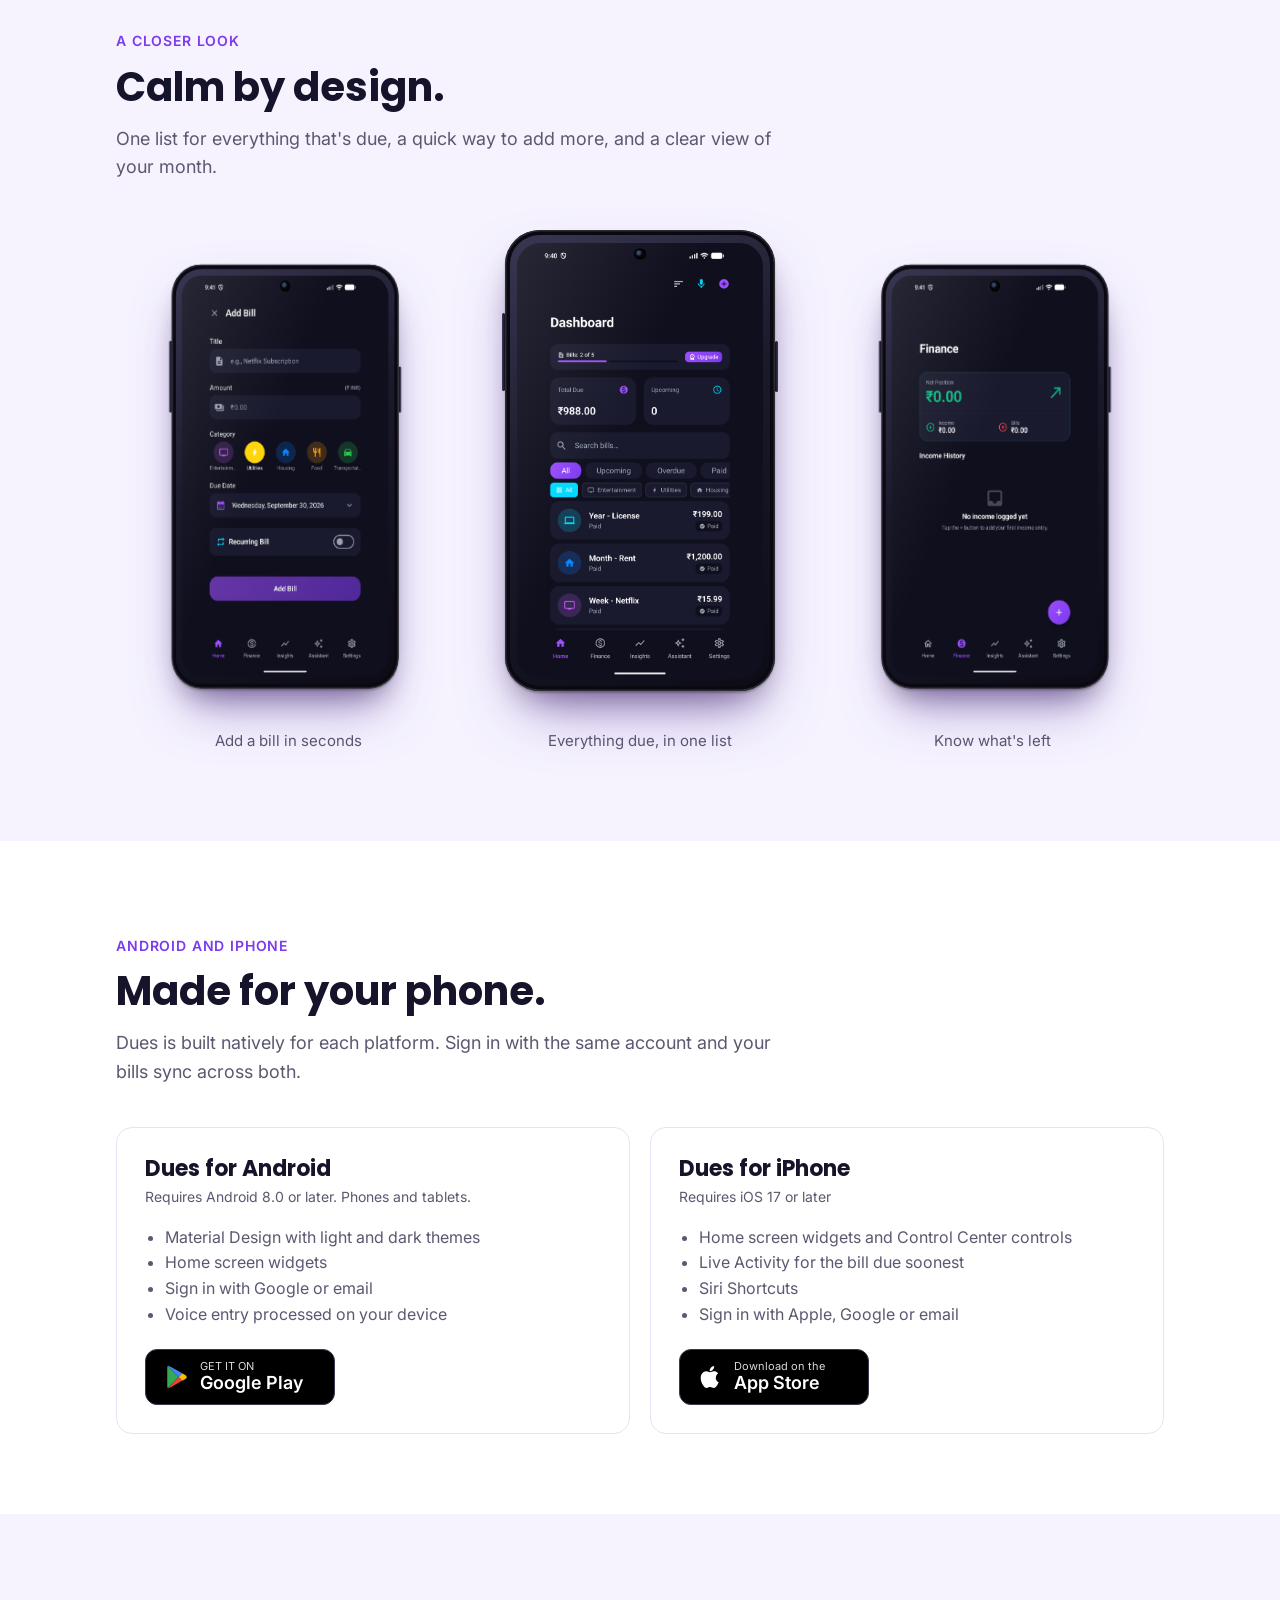
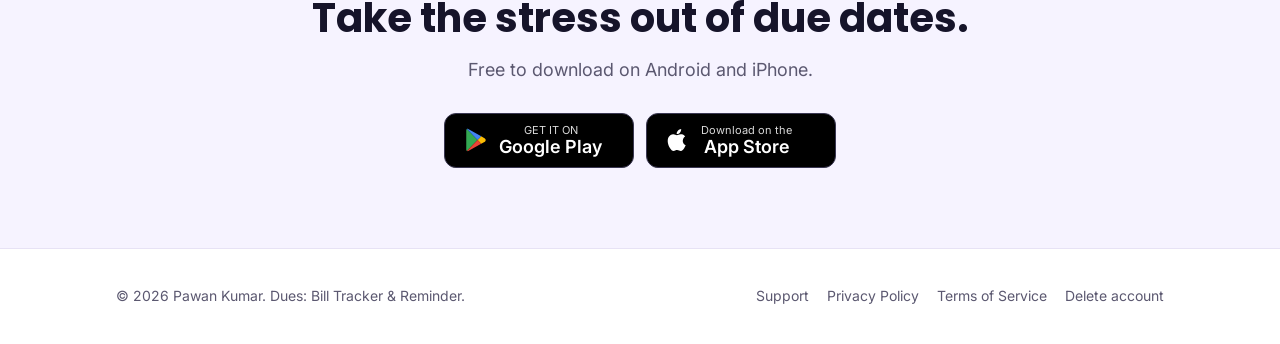
==== commit 4652e836: "Show screenshots in 3D phone mockups instead of raw images A CSS device frame (bezel, punch-hole cam" ====
--- a/index.html
+++ b/index.html
@@ -16,7 +16,7 @@
 <link rel="preconnect" href="https://fonts.googleapis.com">
 <link rel="preconnect" href="https://fonts.gstatic.com" crossorigin>
 <link href="https://fonts.googleapis.com/css2?family=Inter:wght@400;500;600&family=Poppins:wght@600;700&display=swap" rel="stylesheet">
-<link rel="stylesheet" href="assets/styles.css">
+<link rel="stylesheet" href="assets/styles.css?v=3">
 </head>
 <body>
 <a class="skip" href="#main">Skip to content</a>
@@ -51,7 +51,7 @@
         </div>
         <p class="note">Free to start. Optional Premium subscription for unlimited bills.</p>
       </div>
-      <div class="phone"><img src="assets/screen-1-home.png" width="675" height="1200" alt="The Dues dashboard, showing total due, upcoming bills, and a list of bills marked paid"></div>
+      <div class="hero-stage"><div class="device device--hero"><div class="device-screen"><img src="assets/screen-1-home.png" width="675" height="1200" alt="The Dues dashboard, showing total due, upcoming bills, and a list of bills marked paid"></div></div></div>
     </div>
   </section>
 
@@ -101,9 +101,9 @@
       <h2 class="section-title" id="shots-title">Calm by design.</h2>
       <p class="section-lead">One list for everything that's due, a quick way to add more, and a clear view of your month.</p>
       <div class="shots">
-        <figure><img src="assets/screen-1-home.png" width="675" height="1200" loading="lazy" alt="Dashboard with totals, filters and bill list"><figcaption>Everything due, in one list</figcaption></figure>
-        <figure><img src="assets/screen-2-add.png" width="675" height="1200" loading="lazy" alt="Add bill screen with amount, category, due date and repeat options"><figcaption>Add a bill in seconds</figcaption></figure>
-        <figure><img src="assets/screen-3-finance.png" width="675" height="1200" loading="lazy" alt="Finance screen with income, bills and monthly net"><figcaption>Know what's left</figcaption></figure>
+        <figure class="shot shot--left"><div class="device"><div class="device-screen"><img src="assets/screen-2-add.png" width="675" height="1200" loading="lazy" alt="Add bill screen with amount, category, due date and repeat options"></div></div><figcaption>Add a bill in seconds</figcaption></figure>
+        <figure class="shot shot--center"><div class="device"><div class="device-screen"><img src="assets/screen-1-home.png" width="675" height="1200" loading="lazy" alt="Dashboard with totals, filters and bill list"></div></div><figcaption>Everything due, in one list</figcaption></figure>
+        <figure class="shot shot--right"><div class="device"><div class="device-screen"><img src="assets/screen-3-finance.png" width="675" height="1200" loading="lazy" alt="Finance screen with income, bills and monthly net"></div></div><figcaption>Know what's left</figcaption></figure>
       </div>
     </div>
   </section>
--- a/assets/styles.css
+++ b/assets/styles.css
@@ -65,12 +65,57 @@
 .hero h1 { font-size: clamp(36px, 6vw, 60px); letter-spacing: -0.02em; }
 .hero h1 .dot { color: var(--green); }
 .hero p.lead { color: var(--hero-muted); font-size: 19px; max-width: 34ch; margin: 18px 0 28px; }
-.hero .phone { justify-self: center; width: min(300px, 80vw); border-radius: 36px; border: 8px solid #26233d; box-shadow: 0 30px 80px rgba(124, 58, 237, 0.35); overflow: hidden; background: #000; }
 .hero .note { color: var(--hero-muted); font-size: 14px; margin-top: 14px; }
 @media (max-width: 820px) {
   .hero .wrap { grid-template-columns: 1fr; text-align: center; padding-top: 48px; padding-bottom: 56px; }
   .hero p.lead { margin-left: auto; margin-right: auto; }
   .stores { justify-content: center; }
+}
+
+/* ── Device mockup ───────────────────────────────────────
+   A CSS phone frame sized to the 9:16 screenshots, so nothing is cropped
+   or stretched. Side buttons are the frame's ::before/::after; the camera
+   and glass glare sit on the screen. */
+.device {
+  position: relative;
+  padding: 3.6%;
+  border-radius: 13% / 7.4%;
+  background: linear-gradient(150deg, #3a3753 0%, #1b1a2b 45%, #0c0b16 100%);
+  box-shadow:
+    inset 0 0 0 1.5px rgba(255, 255, 255, 0.14),
+    inset 0 0 0 5px #0a0912,
+    0 2px 2px rgba(0, 0, 0, 0.25),
+    0 30px 60px -18px rgba(76, 29, 149, 0.55),
+    0 18px 36px -18px rgba(0, 0, 0, 0.55);
+}
+.device::before, .device::after {
+  content: ""; position: absolute; width: 3px; border-radius: 2px;
+  background: linear-gradient(90deg, #11101c, #3b3854);
+}
+.device::before { right: -3px; top: 24%; height: 11%; }           /* power */
+.device::after  { left: -3px;  top: 18%; height: 17%; transform: scaleX(-1); } /* volume */
+.device-screen { position: relative; overflow: hidden; border-radius: 9.5% / 5.4%; background: #000; }
+.device-screen img { width: 100%; }
+.device-screen::before {   /* punch-hole camera */
+  content: ""; position: absolute; z-index: 2; top: 1.6%; left: 50%;
+  width: 3.6%; aspect-ratio: 1; transform: translateX(-50%); border-radius: 50%;
+  background: radial-gradient(circle at 35% 35%, #3a4a6b 0 18%, #05060a 45%);
+  box-shadow: 0 0 0 1.5px #000;
+}
+.device-screen::after {    /* glass glare */
+  content: ""; position: absolute; inset: 0; z-index: 1; pointer-events: none;
+  background: linear-gradient(115deg, rgba(255, 255, 255, 0.10) 0%, rgba(255, 255, 255, 0.03) 28%, transparent 42%);
+}
+
+.hero-stage { justify-self: center; width: min(300px, 74vw); perspective: 1600px; }
+.device--hero { transform: rotateY(-16deg) rotateX(6deg) rotateZ(1.5deg); transition: transform .6s cubic-bezier(.2,.7,.2,1); }
+.device--hero:hover { transform: rotateY(-6deg) rotateX(2deg); }
+@media (max-width: 820px) {
+  .hero-stage { width: min(270px, 70vw); }
+  .device--hero { transform: rotateY(-8deg) rotateX(4deg); }
+}
+@media (prefers-reduced-motion: reduce) {
+  .device, .shot .device { transition: none; }
 }
 
 /* ── Store buttons ──────────────────────────────────────── */
@@ -97,13 +142,20 @@
 .feature h3 { font-size: 18px; margin-bottom: 6px; }
 .feature p { color: var(--muted); margin: 0; }
 
-.shots { display: grid; grid-template-columns: repeat(3, 1fr); gap: 24px; }
-.shots figure { margin: 0; }
-.shots img { border-radius: 24px; border: 1px solid var(--border); box-shadow: 0 16px 40px rgba(20, 10, 60, 0.15); }
-.shots figcaption { text-align: center; color: var(--muted); font-size: 15px; margin-top: 12px; }
+/* Screenshot gallery: three phones fanned out in 3D */
+.shots { display: grid; grid-template-columns: repeat(3, 1fr); gap: 8px; align-items: end; perspective: 1800px; padding: 24px 0 8px; }
+.shot { margin: 0; display: flex; flex-direction: column; align-items: center; }
+.shot .device { width: min(100%, 270px); transition: transform .5s cubic-bezier(.2,.7,.2,1); }
+.shot--left .device { transform: rotateY(24deg) translateZ(-60px) scale(.92); transform-origin: right center; }
+.shot--right .device { transform: rotateY(-24deg) translateZ(-60px) scale(.92); transform-origin: left center; }
+.shot--center { z-index: 1; }
+.shot--center .device { transform: translateY(-16px); }
+.shot:hover .device { transform: none; }
+.shots figcaption { text-align: center; color: var(--muted); font-size: 15px; margin-top: 22px; }
 @media (max-width: 720px) {
-  .shots { grid-template-columns: repeat(3, 72%); overflow-x: auto; scroll-snap-type: x mandatory; padding-bottom: 12px; }
-  .shots figure { scroll-snap-align: center; }
+  .shots { grid-template-columns: repeat(3, 70%); gap: 16px; overflow-x: auto; scroll-snap-type: x mandatory; padding: 16px 4px 12px; perspective: none; }
+  .shot { scroll-snap-align: center; }
+  .shot--left .device, .shot--right .device, .shot--center .device { transform: none; }
 }
 
 .platforms { display: grid; grid-template-columns: 1fr 1fr; gap: 20px; }
